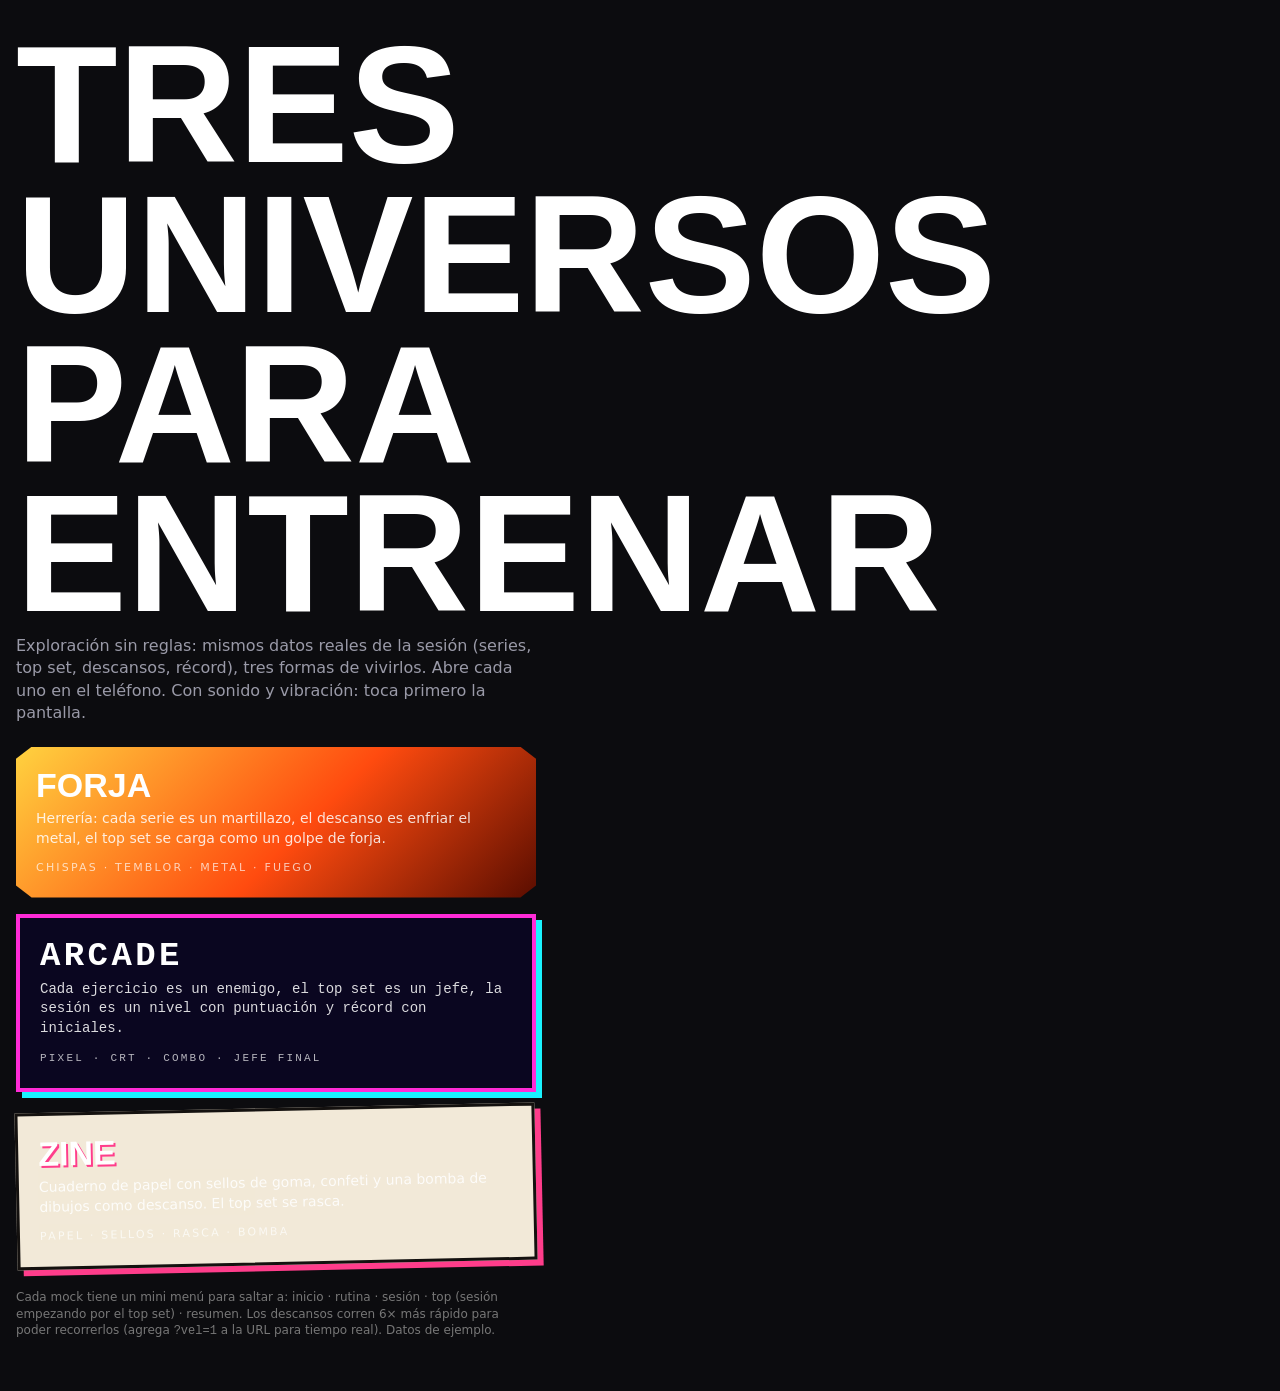
==== mocks/exploracion/index.html @ 68d0bca7 "Exploración visual: tres mocks (forja, arcade, zine) con datos de ejemplo de la sesión Solo carpetas" ====
<!doctype html>
<html lang="es"><head><meta charset="utf-8"><meta name="viewport" content="width=device-width,initial-scale=1,viewport-fit=cover">
<title>Exploración · IFBB Pro Agent</title>
<style>
*{box-sizing:border-box;-webkit-tap-highlight-color:transparent}
body{margin:0;min-height:100vh;background:#0c0c0f;color:#fff;font:16px/1.4 system-ui,sans-serif;padding:max(20px,env(safe-area-inset-top)) 16px 40px}
h1{font:900 13vw/.9 Impact,'Arial Black',sans-serif;text-transform:uppercase;margin:10px 0 6px;max-width:520px}
p.s{color:#9a9aa8;max-width:520px;margin:0 0 22px}
a.d{display:block;max-width:520px;margin:0 0 16px;padding:22px 20px;color:inherit;text-decoration:none;position:relative;transition:transform .18s cubic-bezier(.3,1.8,.5,1);overflow:hidden}
a.d:active{transform:scale(.96) rotate(-1deg)}
a.d b{display:block;font-size:34px;line-height:.95;text-transform:uppercase}a.d span{display:block;margin-top:8px;font-size:14px;opacity:.85}a.d em{font-style:normal;font-size:11px;letter-spacing:.2em;display:block;margin-top:12px;opacity:.7}
.f{background:linear-gradient(135deg,#ffd23f,#ff4b0f 55%,#5a0d00);color:#1a0600;clip-path:polygon(0 8%,3% 0,97% 0,100% 8%,100% 92%,97% 100%,3% 100%,0 92%)}.f b{font-family:Impact,sans-serif;font-size:44px}
.a{background:#0a0620;border:4px solid #ff2bd6;box-shadow:6px 6px 0 #19f3ff;color:#ffe600;font-family:'Courier New',monospace}.a b{letter-spacing:.1em}
.z{background:#f2e9d8;color:#14110f;border:3px solid #14110f;box-shadow:6px 6px 0 #ff3d8b;transform:rotate(-1.2deg)}.z b{font-family:Impact,sans-serif;text-shadow:2px 2px 0 #ff3d8b}
.n{font-size:12px;color:#777;max-width:520px;margin-top:24px}
</style></head><body>
<h1>Tres universos para entrenar</h1>
<p class="s">Exploración sin reglas: mismos datos reales de la sesión (series, top set, descansos, récord), tres formas de vivirlos. Abre cada uno en el teléfono. Con sonido y vibración: toca primero la pantalla.</p>
<a class="d f" href="forja/index.html"><b>Forja</b><span>Herrería: cada serie es un martillazo, el descanso es enfriar el metal, el top set se carga como un golpe de forja.</span><em>CHISPAS · TEMBLOR · METAL · FUEGO</em></a>
<a class="d a" href="arcade/index.html"><b>Arcade</b><span>Cada ejercicio es un enemigo, el top set es un jefe, la sesión es un nivel con puntuación y récord con iniciales.</span><em>PIXEL · CRT · COMBO · JEFE FINAL</em></a>
<a class="d z" href="zine/index.html"><b>Zine</b><span>Cuaderno de papel con sellos de goma, confeti y una bomba de dibujos como descanso. El top set se rasca.</span><em>PAPEL · SELLOS · RASCA · BOMBA</em></a>
<p class="n">Cada mock tiene un mini menú para saltar a: inicio · rutina · sesión · top (sesión empezando por el top set) · resumen. Los descansos corren 6× más rápido para poder recorrerlos (agrega <code>?vel=1</code> a la URL para tiempo real). Datos de ejemplo.</p>
</body></html>
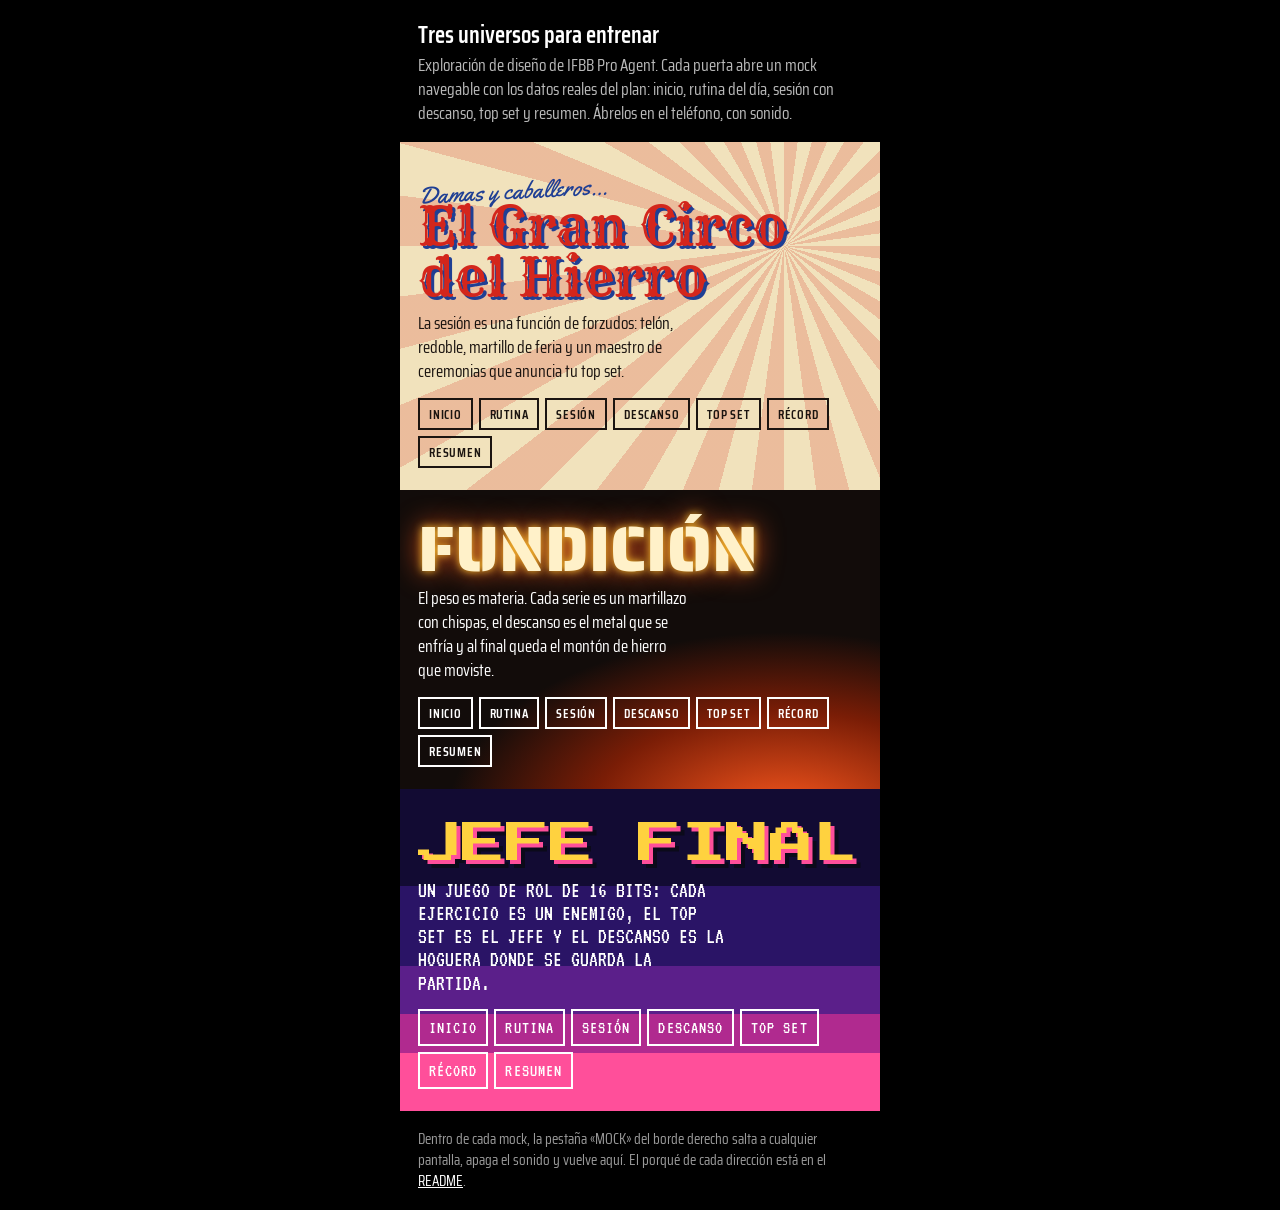
==== commit 3ac2b3c4: "Mocks de exploración: tres direcciones de diseño para la sesión Exploración visual sin tocar la app:" ====
--- a/mocks/exploracion/index.html
+++ b/mocks/exploracion/index.html
@@ -1,23 +1,74 @@
 <!doctype html>
-<html lang="es"><head><meta charset="utf-8"><meta name="viewport" content="width=device-width,initial-scale=1,viewport-fit=cover">
-<title>Exploración · IFBB Pro Agent</title>
+<html lang="es">
+<head>
+<meta charset="utf-8">
+<meta name="viewport" content="width=device-width, initial-scale=1, viewport-fit=cover">
+<title>Exploración de diseño · IFBB Pro Agent</title>
+<link rel="preconnect" href="https://fonts.googleapis.com">
+<link rel="preconnect" href="https://fonts.gstatic.com" crossorigin>
+<link href="https://fonts.googleapis.com/css2?family=Press+Start+2P&family=Rye&family=Saira+Condensed:wght@400;600&family=Saira+Stencil+One&family=VT323&family=Yellowtail&display=swap" rel="stylesheet">
 <style>
-*{box-sizing:border-box;-webkit-tap-highlight-color:transparent}
-body{margin:0;min-height:100vh;background:#0c0c0f;color:#fff;font:16px/1.4 system-ui,sans-serif;padding:max(20px,env(safe-area-inset-top)) 16px 40px}
-h1{font:900 13vw/.9 Impact,'Arial Black',sans-serif;text-transform:uppercase;margin:10px 0 6px;max-width:520px}
-p.s{color:#9a9aa8;max-width:520px;margin:0 0 22px}
-a.d{display:block;max-width:520px;margin:0 0 16px;padding:22px 20px;color:inherit;text-decoration:none;position:relative;transition:transform .18s cubic-bezier(.3,1.8,.5,1);overflow:hidden}
-a.d:active{transform:scale(.96) rotate(-1deg)}
-a.d b{display:block;font-size:34px;line-height:.95;text-transform:uppercase}a.d span{display:block;margin-top:8px;font-size:14px;opacity:.85}a.d em{font-style:normal;font-size:11px;letter-spacing:.2em;display:block;margin-top:12px;opacity:.7}
-.f{background:linear-gradient(135deg,#ffd23f,#ff4b0f 55%,#5a0d00);color:#1a0600;clip-path:polygon(0 8%,3% 0,97% 0,100% 8%,100% 92%,97% 100%,3% 100%,0 92%)}.f b{font-family:Impact,sans-serif;font-size:44px}
-.a{background:#0a0620;border:4px solid #ff2bd6;box-shadow:6px 6px 0 #19f3ff;color:#ffe600;font-family:'Courier New',monospace}.a b{letter-spacing:.1em}
-.z{background:#f2e9d8;color:#14110f;border:3px solid #14110f;box-shadow:6px 6px 0 #ff3d8b;transform:rotate(-1.2deg)}.z b{font-family:Impact,sans-serif;text-shadow:2px 2px 0 #ff3d8b}
-.n{font-size:12px;color:#777;max-width:520px;margin-top:24px}
-</style></head><body>
-<h1>Tres universos para entrenar</h1>
-<p class="s">Exploración sin reglas: mismos datos reales de la sesión (series, top set, descansos, récord), tres formas de vivirlos. Abre cada uno en el teléfono. Con sonido y vibración: toca primero la pantalla.</p>
-<a class="d f" href="forja/index.html"><b>Forja</b><span>Herrería: cada serie es un martillazo, el descanso es enfriar el metal, el top set se carga como un golpe de forja.</span><em>CHISPAS · TEMBLOR · METAL · FUEGO</em></a>
-<a class="d a" href="arcade/index.html"><b>Arcade</b><span>Cada ejercicio es un enemigo, el top set es un jefe, la sesión es un nivel con puntuación y récord con iniciales.</span><em>PIXEL · CRT · COMBO · JEFE FINAL</em></a>
-<a class="d z" href="zine/index.html"><b>Zine</b><span>Cuaderno de papel con sellos de goma, confeti y una bomba de dibujos como descanso. El top set se rasca.</span><em>PAPEL · SELLOS · RASCA · BOMBA</em></a>
-<p class="n">Cada mock tiene un mini menú para saltar a: inicio · rutina · sesión · top (sesión empezando por el top set) · resumen. Los descansos corren 6× más rápido para poder recorrerlos (agrega <code>?vel=1</code> a la URL para tiempo real). Datos de ejemplo.</p>
-</body></html>
+  * { box-sizing: border-box; }
+  html, body { margin: 0; background: #000; }
+  body { font: 400 17px/1.4 'Saira Condensed', 'Arial Narrow', sans-serif; color: #fff; }
+  header { padding: 22px 18px 16px; max-width: 480px; margin: 0 auto; }
+  header h1 { margin: 0; font: 600 24px/1.1 'Saira Condensed', sans-serif; }
+  header p { margin: 6px 0 0; color: #b9b9b9; }
+  main { max-width: 480px; margin: 0 auto; }
+  .puerta { display: block; position: relative; padding: 30px 18px 22px; overflow: hidden; min-height: 31vh; }
+  .entrar { display: block; position: relative; color: inherit; text-decoration: none; transition: transform .15s; }
+  .entrar:active { transform: scale(.97); }
+  .puerta h2 { margin: 0; position: relative; }
+  .puerta p { margin: 10px 0 0; max-width: 34ch; position: relative; }
+  .saltos { display: flex; flex-wrap: wrap; gap: 6px; margin-top: 14px; position: relative; }
+  .saltos a { font: 600 13px/1 'Saira Condensed', sans-serif; letter-spacing: .06em; text-transform: uppercase; text-decoration: none; padding: 8px 9px 7px; border: 2px solid currentColor; color: inherit; }
+  /* Circo */
+  .circo { background: #F1E2BC; color: #1B1410; }
+  .circo::before { content: ''; position: absolute; left: 80%; top: 30%; width: 900px; height: 900px; margin: -450px; background: repeating-conic-gradient(rgba(211, 38, 28, .2) 0 7.5deg, transparent 7.5deg 15deg); animation: girar 60s linear infinite; }
+  .circo h2 { font: 400 clamp(38px, 12vw, 54px)/.95 'Rye', serif; color: #D3261C; text-shadow: 3px 3px 0 #1F3F94; }
+  .circo h2 small { display: block; font: 400 24px/1 'Yellowtail', cursive; color: #1F3F94; text-shadow: none; transform: rotate(-3deg); margin-bottom: 4px; }
+  /* Fundición */
+  .fundicion { background: radial-gradient(ellipse 90% 80% at 80% 110%, #ff5a1f, #7a1d06 45%, #120C0A 78%); }
+  .fundicion h2 { font: 400 clamp(44px, 14vw, 64px)/.9 'Saira Stencil One', sans-serif; text-transform: uppercase; color: #FFF1C9; text-shadow: 0 0 8px #FFC531, 0 0 28px #FF5A1F; animation: arder 1s ease-in-out infinite alternate; }
+  /* Arcade */
+  .arcade { background: linear-gradient(180deg, #120B33 0 30%, #2A1466 30% 55%, #5B1F8A 55% 70%, #B02A8F 70% 82%, #FF4F9A 82%); font: 400 22px/1.05 'VT323', monospace; text-transform: uppercase; }
+  .arcade h2 { font: 400 clamp(30px, 9.6vw, 44px)/1.15 'Press Start 2P', monospace; color: #FFD23F; text-shadow: 4px 4px 0 #FF4F9A, 8px 8px 0 #0B0A1A; }
+  .arcade h2 span { display: inline-block; animation: bote .6s steps(2) infinite; }
+  .arcade .saltos a { font: 400 18px/1 'VT323', monospace; }
+  @keyframes girar { to { transform: rotate(360deg); } }
+  @keyframes arder { to { filter: brightness(1.25); } }
+  @keyframes bote { 50% { transform: translateY(-6px); } }
+  footer { max-width: 480px; margin: 0 auto; padding: 18px; color: #9a9a9a; font-size: 15px; }
+  footer a { color: #fff; }
+</style>
+</head>
+<body>
+<header>
+  <h1>Tres universos para entrenar</h1>
+  <p>Exploración de diseño de IFBB Pro Agent. Cada puerta abre un mock navegable con los datos reales del plan: inicio, rutina del día, sesión con descanso, top set y resumen. Ábrelos en el teléfono, con sonido.</p>
+</header>
+<main>
+  <section class="puerta circo"><a class="entrar" href="circo/index.html">
+    <h2><small>Damas y caballeros…</small>El Gran Circo del Hierro</h2>
+    <p>La sesión es una función de forzudos: telón, redoble, martillo de feria y un maestro de ceremonias que anuncia tu top set.</p>
+    </a><div class="saltos" id="s-circo"></div>
+  </section>
+  <section class="puerta fundicion"><a class="entrar" href="fundicion/index.html">
+    <h2>Fundición</h2>
+    <p>El peso es materia. Cada serie es un martillazo con chispas, el descanso es el metal que se enfría y al final queda el montón de hierro que moviste.</p>
+    </a><div class="saltos" id="s-fundicion"></div>
+  </section>
+  <section class="puerta arcade"><a class="entrar" href="arcade/index.html">
+    <h2><span>Jefe</span> <span style="animation-delay:-.3s">Final</span></h2>
+    <p>Un juego de rol de 16 bits: cada ejercicio es un enemigo, el top set es el jefe y el descanso es la hoguera donde se guarda la partida.</p>
+    </a><div class="saltos" id="s-arcade"></div>
+  </section>
+</main>
+<footer>Dentro de cada mock, la pestaña «MOCK» del borde derecho salta a cualquier pantalla, apaga el sonido y vuelve aquí. El porqué de cada dirección está en el <a href="README.md">README</a>.</footer>
+<script>
+  // Atajos a las pantallas clave de cada dirección.
+  const PANTALLAS = [['inicio', 'Inicio'], ['rutina', 'Rutina'], ['sesion', 'Sesión'], ['descanso', 'Descanso'], ['topset', 'Top set'], ['record', 'Récord'], ['resumen', 'Resumen']];
+  ['circo', 'fundicion', 'arcade'].forEach(d => { document.getElementById('s-' + d).innerHTML = PANTALLAS.map(p => `<a href="${d}/index.html#${p[0]}">${p[1]}</a>`).join(''); });
+</script>
+</body>
+</html>
